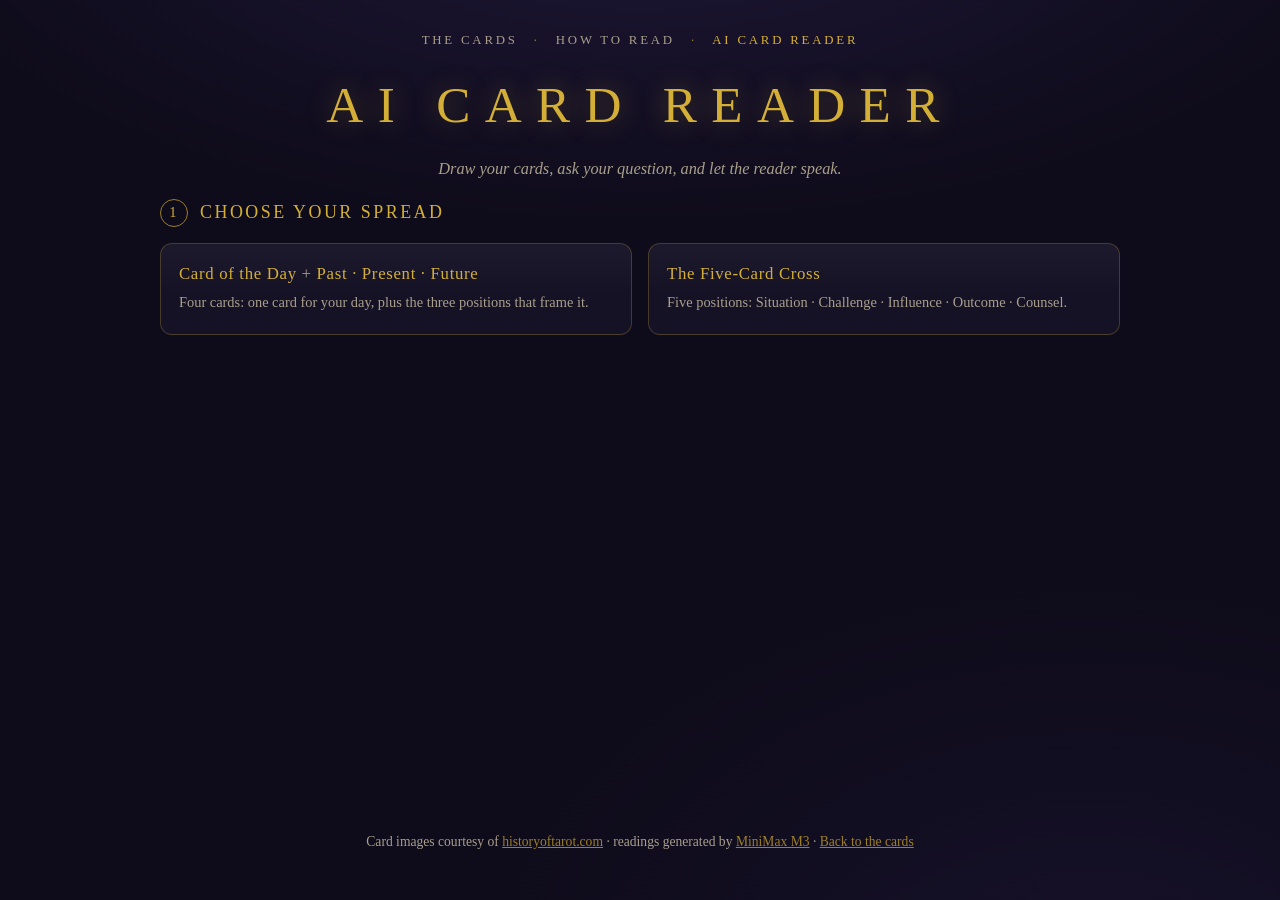
==== ai-reader.html @ 9f63abbf "Major Arcana site: cards, reading guide, AI reader (hosted build)" ====
<!DOCTYPE html>
<html lang="en">
<head>
  <meta charset="UTF-8">
  <meta name="viewport" content="width=device-width, initial-scale=1.0">
  <title>AI Card Reader — Major Arcana</title>
  <meta name="description" content="Draw random Major Arcana cards and let an AI tarot reader (MiniMax M3) read them for you: card of the day, past-present-future, or the five-card cross.">
  <link rel="icon" href="data:image/svg+xml,%3Csvg xmlns='http://www.w3.org/2000/svg' viewBox='0 0 32 32'%3E%3Crect width='32' height='32' rx='6' fill='%230e0b1a'/%3E%3Cpath d='M16 5l2.2 6.4 6.8.4-5.4 4.2 1.9 6.6-5.5-3.8-5.5 3.8 1.9-6.6-5.4-4.2 6.8-.4z' fill='%23d4af37'/%3E%3C/svg%3E">
  <link rel="stylesheet" href="css/style.css">
</head>
<body>
  <header class="site-header">
    <nav class="page-nav">
      <a href="index.html">The Cards</a>
      <span class="nav-sep" aria-hidden="true">&middot;</span>
      <a href="how-to-read.html">How to Read</a>
      <span class="nav-sep" aria-hidden="true">&middot;</span>
      <a href="ai-reader.html" class="here" aria-current="page">AI Card Reader</a>
    </nav>
    <h1>AI Card Reader</h1>
    <p class="tagline">Draw your cards, ask your question, and let the reader speak.</p>
  </header>

  <main class="reader">

    <!-- STEP 1 — choose a spread -->
    <section id="step-choose" class="reader-section">
      <h2 class="step-title"><span class="step-num">1</span> Choose your spread</h2>
      <div class="spread-options">
        <button type="button" class="spread-option" id="opt-13" data-spread="13">
          <span class="spread-name">Card of the Day <em>+</em> Past &middot; Present &middot; Future</span>
          <span class="spread-desc">Four cards: one card for your day, plus the three positions that frame it.</span>
        </button>
        <button type="button" class="spread-option" id="opt-5" data-spread="cross5">
          <span class="spread-name">The Five-Card Cross</span>
          <span class="spread-desc">Five positions: Situation &middot; Challenge &middot; Influence &middot; Outcome &middot; Counsel.</span>
        </button>
      </div>
    </section>

    <!-- STEP 2 — question + draw -->
    <section id="step-draw" class="reader-section" hidden>
      <h2 class="step-title"><span class="step-num">2</span> Set your intention</h2>
      <p class="reader-hint">Ask one question &mdash; or leave it empty for a general reading.</p>
      <div class="question-row">
        <input type="text" id="question" maxlength="300"
               placeholder="What do you want to understand? (optional)">
        <button type="button" id="btn-draw" class="btn-primary">&#10227; Shuffle &amp; Draw</button>
      </div>
      <p class="reader-hint small" id="draw-hint"></p>
    </section>

    <!-- The spread -->
    <section id="spread" class="reader-section" hidden>
      <div id="slots" class="slots"></div>
    </section>

    <!-- STEP 3 — read -->
    <section id="step-read" class="reader-section" hidden>
      <div class="read-row">
        <button type="button" id="btn-read" class="btn-primary">&#10024; Read my cards</button>
        <button type="button" id="btn-draw-again" class="btn-ghost">&#8635; Draw again</button>
      </div>
      <p class="reader-status" id="reader-status" role="status"></p>
    </section>

    <!-- The reading -->
    <section id="reading" class="reader-section" hidden>
      <h2 class="step-title plain">The Reading</h2>
      <div id="reading-body" class="reading-body" aria-live="polite"></div>
      <div class="followup-row">
        <input type="text" id="followup" maxlength="300" placeholder="Ask a follow-up question&hellip;">
        <button type="button" id="btn-followup" class="btn-ghost">Ask</button>
      </div>
    </section>

  </main>

  <footer class="site-footer">
    <p>Card images courtesy of <a href="https://www.historyoftarot.com/major-arcana/" target="_blank" rel="noopener">historyoftarot.com</a> &middot; readings generated by <a href="https://platform.minimax.io" target="_blank" rel="noopener">MiniMax M3</a> &middot; <a href="index.html">Back to the cards</a></p>
  </footer>

  <script src="js/cards-data.js"></script>
  <script src="js/reader.js"></script>
</body>
</html>
---- css/style.css ----
/* ============================================================
   Major Arcana — dark, mystical single-page gallery
   ============================================================ */

:root {
  --bg: #0e0b1a;
  --bg-soft: #161226;
  --bg-tile: #17122a;
  --gold: #d4af37;
  --gold-soft: #9c7f2a;
  --ink: #e9e2d0;
  --ink-dim: #a99f8c;
  --frame: rgba(212, 175, 55, 0.55);
  --shadow: 0 18px 40px rgba(0, 0, 0, 0.55);
  --serif: "Palatino Linotype", Palatino, "Iowan Old Style", Georgia, "Times New Roman", serif;
  --transition: 0.22s ease;
}

* { box-sizing: border-box; }

html { scroll-behavior: smooth; }

body {
  margin: 0;
  min-height: 100vh;
  background:
    radial-gradient(1100px 500px at 50% -120px, rgba(90, 70, 160, 0.22), transparent 70%),
    radial-gradient(900px 600px at 85% 110%, rgba(60, 45, 110, 0.18), transparent 70%),
    var(--bg);
  color: var(--ink);
  font-family: var(--serif);
  line-height: 1.6;
  display: flex;
  flex-direction: column;
}

/* ---------- header ---------- */

.site-header {
  text-align: center;
  padding: 30px 20px 10px;
}

.page-nav {
  margin-bottom: 14px;
  font-size: 0.8rem;
  letter-spacing: 0.22em;
  text-transform: uppercase;
}

.page-nav a {
  color: var(--ink-dim);
  text-decoration: none;
  transition: color var(--transition);
}

.page-nav a:hover,
.page-nav a.here {
  color: var(--gold);
}

.page-nav .nav-sep {
  color: var(--gold-soft);
  margin: 0 10px;
}

.site-header h1 {
  margin: 0;
  font-size: clamp(2.1rem, 5vw, 3.2rem);
  font-weight: 400;
  letter-spacing: 0.28em;
  text-transform: uppercase;
  color: var(--gold);
  text-shadow: 0 0 26px rgba(212, 175, 55, 0.35);
}

.tagline {
  margin: 10px auto 0;
  max-width: 560px;
  color: var(--ink-dim);
  font-style: italic;
  font-size: 1.02rem;
}

main {
  width: min(1180px, 100% - 40px);
  margin: 0 auto;
  flex: 1;
}

/* ---------- navigator strip ---------- */

.strip {
  display: grid;
  grid-template-columns: repeat(auto-fill, minmax(96px, 1fr));
  gap: 14px;
  padding: 26px 0 34px;
}

.tile {
  appearance: none;
  border: 1px solid rgba(212, 175, 55, 0.18);
  border-radius: 10px;
  background: linear-gradient(180deg, rgba(255, 255, 255, 0.03), transparent 40%), var(--bg-tile);
  padding: 8px 8px 7px;
  cursor: pointer;
  font-family: inherit;
  color: var(--ink-dim);
  transition: border-color var(--transition), transform var(--transition), box-shadow var(--transition);
}

.tile img {
  display: block;
  width: 100%;
  height: auto;
  border-radius: 5px;
  border: 1px solid rgba(0, 0, 0, 0.5);
}

.tile .tile-name {
  margin-top: 6px;
  font-size: 0.66rem;
  letter-spacing: 0.08em;
  text-transform: uppercase;
  line-height: 1.3;
  text-align: center;
}

.tile:hover {
  border-color: var(--gold-soft);
  transform: translateY(-3px);
}

.tile:focus-visible {
  outline: 2px solid var(--gold);
  outline-offset: 2px;
}

.tile.active {
  border-color: var(--gold);
  box-shadow: 0 0 18px rgba(212, 175, 55, 0.35);
  transform: translateY(-3px);
}

.tile.active .tile-name { color: var(--gold); }

/* ---------- detail view ---------- */

.detail {
  display: grid;
  grid-template-columns: minmax(300px, 420px) 1fr;
  gap: clamp(28px, 5vw, 64px);
  align-items: center;
  padding: 10px 0 60px;
  scroll-margin-top: 18px;
  transition: opacity var(--transition), transform var(--transition);
}

.detail.fading {
  opacity: 0;
  transform: translateY(10px);
}

.card-figure {
  margin: 0;
}

.card-figure img {
  display: block;
  width: 100%;
  height: auto;
  border: 1px solid var(--frame);
  border-radius: 12px;
  box-shadow: var(--shadow);
  background: #000;
}

.card-info { max-width: 560px; }

.card-number {
  margin: 0 0 2px;
  color: var(--gold-soft);
  letter-spacing: 0.3em;
  font-size: 0.85rem;
  text-transform: uppercase;
}

.card-name {
  margin: 0;
  font-size: clamp(1.9rem, 3.6vw, 2.7rem);
  font-weight: 400;
  letter-spacing: 0.12em;
  color: var(--ink);
}

.rule {
  width: 64px;
  height: 1px;
  margin: 18px 0;
  background: linear-gradient(90deg, var(--gold), transparent);
}

.card-meaning {
  margin: 0;
  font-size: 1.08rem;
  color: var(--ink);
  opacity: 0.92;
}

.elements-title {
  margin: 28px 0 10px;
  font-size: 0.78rem;
  font-weight: 400;
  letter-spacing: 0.24em;
  text-transform: uppercase;
  color: var(--gold-soft);
}

.card-elements {
  list-style: none;
  margin: 0;
  padding: 0;
  display: grid;
  gap: 9px;
}

.card-elements li {
  position: relative;
  padding-left: 20px;
  font-size: 0.95rem;
  line-height: 1.55;
  color: var(--ink);
  opacity: 0.88;
}

.card-elements li::before {
  content: "\2726"; /* ✦ */
  position: absolute;
  left: 0;
  top: 0.1em;
  color: var(--gold);
  font-size: 0.72em;
}

.card-elements b {
  color: var(--gold);
  font-weight: 600;
}

.card-nav {
  margin-top: 30px;
  display: flex;
  align-items: center;
  gap: 14px;
}

.card-nav button {
  appearance: none;
  width: 42px;
  height: 42px;
  border-radius: 50%;
  border: 1px solid rgba(212, 175, 55, 0.4);
  background: transparent;
  color: var(--gold);
  font-size: 1.5rem;
  line-height: 1;
  cursor: pointer;
  transition: background var(--transition), border-color var(--transition);
}

.card-nav button:hover {
  background: rgba(212, 175, 55, 0.12);
  border-color: var(--gold);
}

.card-nav button:focus-visible {
  outline: 2px solid var(--gold);
  outline-offset: 2px;
}

.card-index {
  min-width: 70px;
  text-align: center;
  color: var(--ink-dim);
  letter-spacing: 0.18em;
  font-size: 0.9rem;
}

/* ---------- how-to-read page ---------- */

.guide {
  max-width: 760px;
  margin: 0 auto;
  padding: 10px 20px 30px;
}

.guide section {
  margin: 0 0 46px;
}

.guide h2 {
  font-size: 1.5rem;
  font-weight: 400;
  letter-spacing: 0.14em;
  text-transform: uppercase;
  color: var(--gold);
  margin: 0 0 16px;
}

.guide p {
  margin: 0 0 14px;
}

.guide ol {
  margin: 0 0 14px;
  padding-left: 22px;
}

.guide ol li {
  margin-bottom: 10px;
}

.guide b {
  color: var(--gold);
  font-weight: 600;
}

/* stages of the journey */

.stage {
  margin: 0 0 26px;
  padding: 18px 18px 20px;
  border: 1px solid rgba(212, 175, 55, 0.2);
  border-radius: 12px;
  background: linear-gradient(180deg, rgba(255, 255, 255, 0.025), transparent 55%), var(--bg-soft);
}

.stage-head {
  display: flex;
  align-items: baseline;
  gap: 12px;
  flex-wrap: wrap;
}

.stage-head .stage-num {
  color: var(--gold-soft);
  letter-spacing: 0.2em;
  font-size: 0.85rem;
  white-space: nowrap;
}

.stage-head h3 {
  margin: 0;
  font-size: 1.12rem;
  font-weight: 400;
  letter-spacing: 0.1em;
  text-transform: uppercase;
  color: var(--ink);
}

.stage-desc {
  margin: 8px 0 14px;
  color: var(--ink-dim);
  font-size: 0.95rem;
}

.stage-cards {
  display: flex;
  gap: 10px;
  overflow-x: auto;
  padding-bottom: 4px;
}

.stage-card {
  flex: 0 0 auto;
  width: 74px;
  text-align: center;
}

.stage-card img {
  display: block;
  width: 100%;
  border-radius: 5px;
  border: 1px solid rgba(0, 0, 0, 0.5);
}

.stage-card span {
  display: block;
  margin-top: 5px;
  font-size: 0.62rem;
  letter-spacing: 0.05em;
  text-transform: uppercase;
  color: var(--ink-dim);
  line-height: 1.3;
}

/* ---------- AI card reader ---------- */

.reader {
  max-width: 1000px;
  margin: 0 auto;
  padding: 6px 20px 40px;
}

.reader-section { margin-bottom: 34px; }

.step-title {
  display: flex;
  align-items: center;
  gap: 12px;
  margin: 0 0 16px;
  font-size: 1.12rem;
  font-weight: 400;
  letter-spacing: 0.14em;
  text-transform: uppercase;
  color: var(--gold);
}

.step-title.plain { justify-content: center; }

.step-num {
  display: inline-flex;
  align-items: center;
  justify-content: center;
  width: 28px;
  height: 28px;
  border-radius: 50%;
  border: 1px solid var(--gold-soft);
  color: var(--gold);
  font-size: 0.9rem;
  flex: 0 0 auto;
}

.reader-hint { color: var(--ink-dim); margin: 0 0 12px; }

.reader-hint.small { font-size: 0.85rem; min-height: 1.3em; }

/* spread options */

.spread-options {
  display: grid;
  grid-template-columns: 1fr 1fr;
  gap: 16px;
}

.spread-option {
  appearance: none;
  cursor: pointer;
  font-family: inherit;
  text-align: left;
  padding: 20px 18px;
  border-radius: 12px;
  border: 1px solid rgba(212, 175, 55, 0.25);
  background: linear-gradient(180deg, rgba(255, 255, 255, 0.03), transparent 55%), var(--bg-soft);
  color: var(--ink);
  display: flex;
  flex-direction: column;
  gap: 8px;
  transition: border-color var(--transition), transform var(--transition);
}

.spread-option:hover {
  border-color: var(--gold);
  transform: translateY(-3px);
}

.spread-name {
  font-size: 1.05rem;
  letter-spacing: 0.04em;
  color: var(--gold);
}

.spread-name em { font-style: normal; color: var(--ink-dim); }

.spread-desc { color: var(--ink-dim); font-size: 0.9rem; line-height: 1.5; }

/* buttons */

.btn-primary {
  appearance: none;
  cursor: pointer;
  font-family: inherit;
  background: linear-gradient(180deg, rgba(212, 175, 55, 0.25), rgba(212, 175, 55, 0.12));
  color: var(--gold);
  border: 1px solid var(--gold);
  border-radius: 999px;
  padding: 12px 22px;
  font-size: 1rem;
  letter-spacing: 0.06em;
  white-space: nowrap;
  transition: box-shadow var(--transition);
}

.btn-primary:hover { box-shadow: 0 0 18px rgba(212, 175, 55, 0.35); }

.btn-primary:disabled { opacity: 0.5; cursor: wait; }

.btn-primary.small { padding: 8px 16px; font-size: 0.9rem; }

.btn-ghost {
  appearance: none;
  cursor: pointer;
  font-family: inherit;
  background: transparent;
  color: var(--ink-dim);
  border: 1px solid rgba(212, 175, 55, 0.3);
  border-radius: 999px;
  padding: 12px 20px;
  font-size: 1rem;
  white-space: nowrap;
  transition: color var(--transition), border-color var(--transition);
}

.btn-ghost:hover { color: var(--gold); border-color: var(--gold); }

.btn-ghost:disabled { opacity: 0.5; cursor: wait; }

/* question / follow-up rows */

.question-row,
.followup-row {
  display: flex;
  gap: 12px;
}

.question-row input,
.followup-row input {
  flex: 1;
  background: rgba(0, 0, 0, 0.3);
  color: var(--ink);
  border: 1px solid rgba(212, 175, 55, 0.25);
  border-radius: 8px;
  padding: 12px 14px;
  font-family: inherit;
  font-size: 1rem;
}

.question-row input:focus,
.followup-row input:focus {
  outline: none;
  border-color: var(--gold);
}

/* the spread */

.slots {
  display: flex;
  gap: 18px;
  justify-content: center;
  align-items: flex-start;
  flex-wrap: wrap;
  padding: 26px 0 10px;
}

.card-slot {
  perspective: 1100px;
  width: 168px;
  text-align: center;
  animation: flyin 0.55s ease both;
}

.card-slot.big { width: 200px; }

@keyframes flyin {
  from { transform: translateY(-46px) scale(0.85); opacity: 0; }
  to   { transform: translateY(0) scale(1); opacity: 1; }
}

/* cards land face-down (back toward the viewer), then flip to face-up */
.card-inner {
  position: relative;
  transform-style: preserve-3d;
  transform: rotateY(180deg);
  transition: transform 0.8s cubic-bezier(0.35, 0.1, 0.25, 1);
}

.card-slot.flipped .card-inner { transform: rotateY(0deg); }

.card-face {
  border-radius: 10px;
  overflow: hidden;
  border: 1px solid var(--frame);
  backface-visibility: hidden;
}

.card-back {
  position: absolute;
  inset: 0;
  transform: rotateY(180deg);
  display: flex;
  align-items: center;
  justify-content: center;
  color: var(--gold);
  font-size: 2rem;
  background:
    repeating-linear-gradient(45deg, rgba(212, 175, 55, 0.10) 0 2px, transparent 2px 9px),
    repeating-linear-gradient(-45deg, rgba(212, 175, 55, 0.10) 0 2px, transparent 2px 9px),
    #141024;
}

.card-front { position: relative; display: block; }

.card-front img { display: block; width: 100%; height: auto; }

.slot-card-name {
  display: block;
  padding: 6px 4px;
  font-size: 0.62rem;
  letter-spacing: 0.1em;
  text-transform: uppercase;
  color: var(--gold);
  background: rgba(0, 0, 0, 0.55);
}

.slot-label {
  display: block;
  margin-top: 10px;
  font-size: 0.7rem;
  letter-spacing: 0.18em;
  text-transform: uppercase;
  color: var(--ink-dim);
}

/* read row + settings */

.read-row {
  display: flex;
  gap: 14px;
  justify-content: center;
  flex-wrap: wrap;
  margin-bottom: 8px;
}

.reader-status {
  min-height: 1.3em;
  margin: 10px 0 0;
  text-align: center;
  font-size: 0.9rem;
  color: var(--ink-dim);
}

.reader-status.err { color: #e08f8f; }

/* the reading */

.reading-body {
  border: 1px solid rgba(212, 175, 55, 0.2);
  border-radius: 12px;
  background: linear-gradient(180deg, rgba(255, 255, 255, 0.025), transparent 60%), var(--bg-soft);
  padding: 26px 26px 22px;
  min-height: 60px;
}

.reading-body h3 {
  margin: 22px 0 8px;
  font-size: 1.08rem;
  font-weight: 400;
  letter-spacing: 0.1em;
  text-transform: uppercase;
  color: var(--gold);
}

.reading-body h3:first-child { margin-top: 0; }

.reading-body p { margin: 0 0 12px; }

.reading-live { white-space: pre-wrap; }

.followup-q {
  margin: 22px 0 4px;
  color: var(--gold);
  font-size: 0.95rem;
  letter-spacing: 0.05em;
}

/* ---------- footer ---------- */

.site-footer {
  text-align: center;
  padding: 26px 20px 34px;
  color: var(--ink-dim);
  font-size: 0.85rem;
}

.site-footer a {
  color: var(--gold-soft);
}

/* ---------- responsive ---------- */

@media (max-width: 860px) {
  .detail {
    grid-template-columns: 1fr;
    align-items: start;
    gap: 26px;
    padding-bottom: 44px;
  }

  .card-figure {
    width: min(340px, 86%);
    margin: 0 auto;
  }

  .card-info { max-width: none; text-align: center; }

  .elements-title { text-align: center; }

  .card-elements {
    text-align: left;
    width: min(440px, 100%);
    margin: 0 auto;
  }

  .rule {
    margin-left: auto;
    margin-right: auto;
    background: linear-gradient(90deg, transparent, var(--gold), transparent);
  }

  .strip {
    grid-template-columns: repeat(auto-fill, minmax(78px, 1fr));
    gap: 10px;
    padding-top: 20px;
  }

  .spread-options { grid-template-columns: 1fr; }

  .question-row,
  .followup-row { flex-direction: column; }

  .card-slot { width: 126px; }

  .card-slot.big { width: 148px; }

  .read-row { flex-direction: column; align-items: center; }

  .reading-body { padding: 18px 16px 16px; }

  .tile { padding: 6px 6px 5px; }
  .tile .tile-name { font-size: 0.6rem; }
}
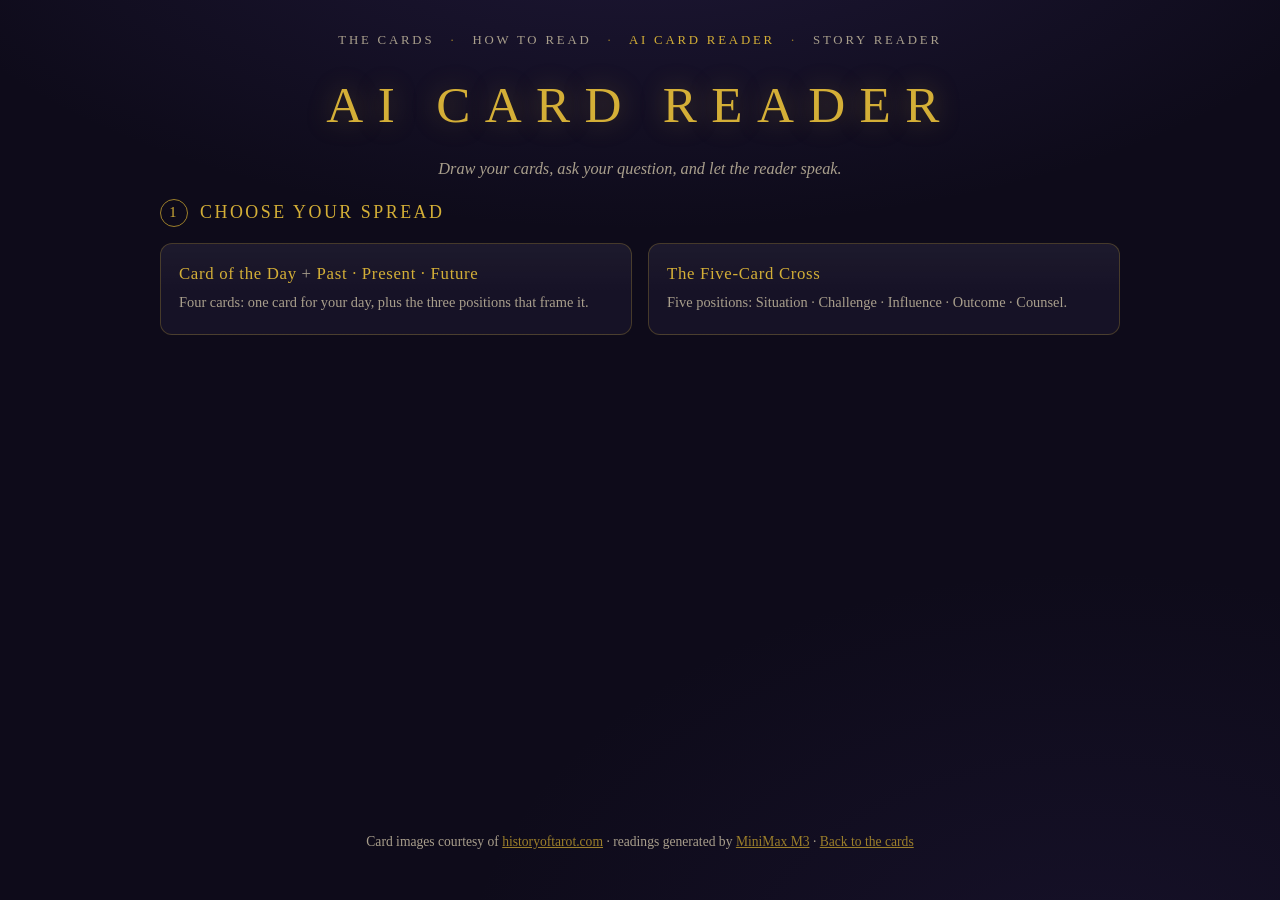
==== commit c1c63d61: "Story Reader: interpret a real story through the Major Arcana as a map of action (selection + ground" ====
--- a/ai-reader.html
+++ b/ai-reader.html
@@ -16,6 +16,8 @@
       <a href="how-to-read.html">How to Read</a>
       <span class="nav-sep" aria-hidden="true">&middot;</span>
       <a href="ai-reader.html" class="here" aria-current="page">AI Card Reader</a>
+      <span class="nav-sep" aria-hidden="true">&middot;</span>
+      <a href="story-reader.html">Story Reader</a>
     </nav>
     <h1>AI Card Reader</h1>
     <p class="tagline">Draw your cards, ask your question, and let the reader speak.</p>
--- a/css/style.css
+++ b/css/style.css
@@ -666,6 +666,15 @@
 
 .reading-live { white-space: pre-wrap; }
 
+.reading-body ul {
+  margin: 0 0 14px;
+  padding-left: 22px;
+}
+
+.reading-body li {
+  margin: 0 0 6px;
+}
+
 .followup-q {
   margin: 22px 0 4px;
   color: var(--gold);
@@ -739,3 +748,34 @@
   .tile { padding: 6px 6px 5px; }
   .tile .tile-name { font-size: 0.6rem; }
 }
+
+/* ---------- Story Reader ---------- */
+
+#story {
+  width: 100%;
+  min-height: 170px;
+  resize: vertical;
+  background: rgba(0, 0, 0, 0.3);
+  color: var(--ink);
+  border: 1px solid rgba(212, 175, 55, 0.25);
+  border-radius: 8px;
+  padding: 14px 16px;
+  font-family: inherit;
+  font-size: 1rem;
+  line-height: 1.6;
+}
+
+#story:focus {
+  outline: none;
+  border-color: var(--gold);
+}
+
+.char-count {
+  text-align: right;
+  margin: -8px 2px 12px;
+}
+
+.mirror-note {
+  text-align: center;
+  margin: 20px 0 0;
+}
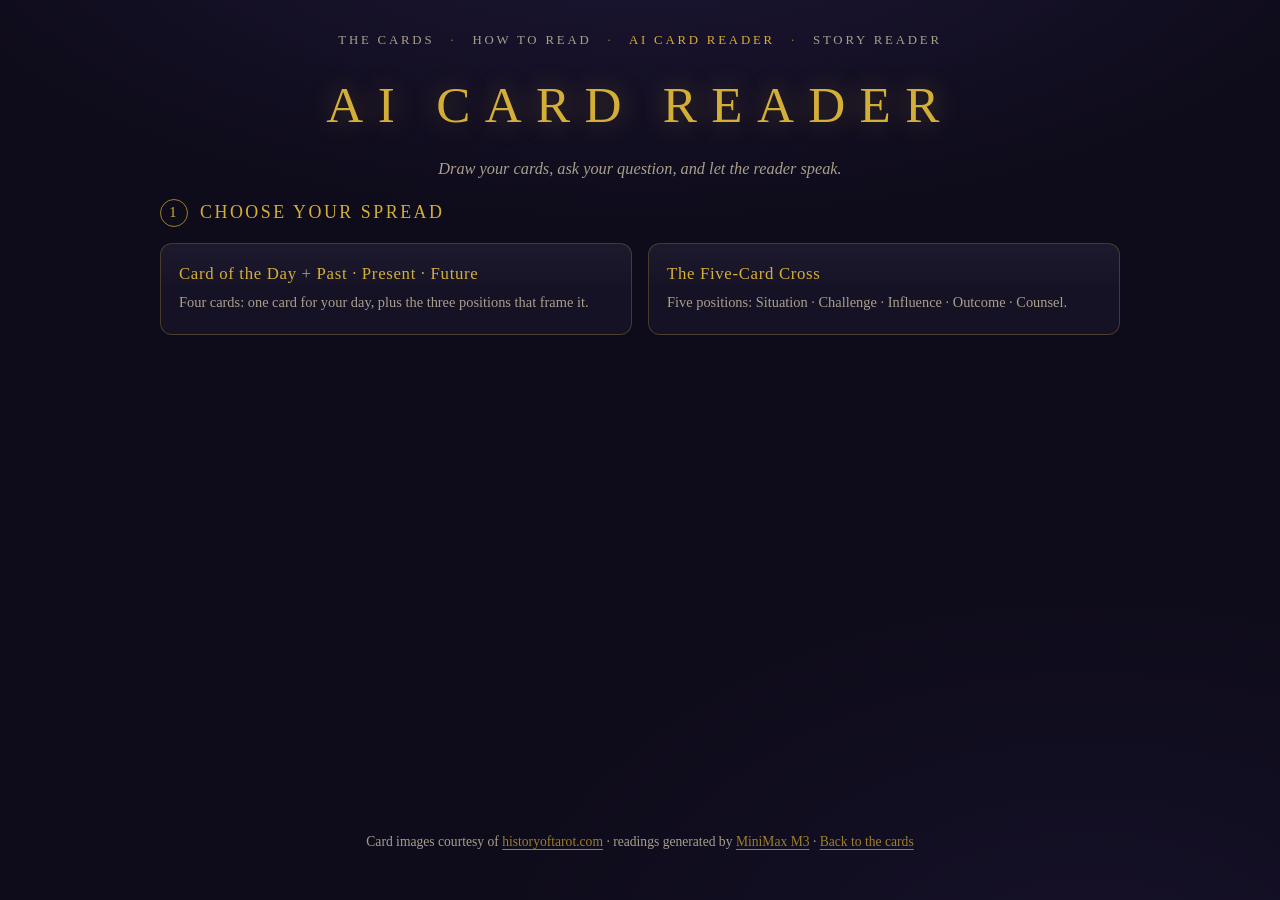
==== commit f3ea20fe: "Cache-bust stylesheet URL (?v=2) so stale cached CSS cannot override link styles" ====
--- a/ai-reader.html
+++ b/ai-reader.html
@@ -6,7 +6,7 @@
   <title>AI Card Reader — Major Arcana</title>
   <meta name="description" content="Draw random Major Arcana cards and let an AI tarot reader (MiniMax M3) read them for you: card of the day, past-present-future, or the five-card cross.">
   <link rel="icon" href="data:image/svg+xml,%3Csvg xmlns='http://www.w3.org/2000/svg' viewBox='0 0 32 32'%3E%3Crect width='32' height='32' rx='6' fill='%230e0b1a'/%3E%3Cpath d='M16 5l2.2 6.4 6.8.4-5.4 4.2 1.9 6.6-5.5-3.8-5.5 3.8 1.9-6.6-5.4-4.2 6.8-.4z' fill='%23d4af37'/%3E%3C/svg%3E">
-  <link rel="stylesheet" href="css/style.css">
+  <link rel="stylesheet" href="css/style.css?v=2">
 </head>
 <body>
   <header class="site-header">
@@ -69,6 +69,7 @@
     <!-- The reading -->
     <section id="reading" class="reader-section" hidden>
       <h2 class="step-title plain">The Reading</h2>
+      <p class="interp-status" id="interp-status" role="status" hidden></p>
       <div id="reading-body" class="reading-body" aria-live="polite"></div>
       <div class="followup-row">
         <input type="text" id="followup" maxlength="300" placeholder="Ask a follow-up question&hellip;">
--- a/css/style.css
+++ b/css/style.css
@@ -20,6 +20,24 @@
 
 html { scroll-behavior: smooth; }
 
+/* ---------- links ----------
+   Body links: normal text color + underline (no blue, no purple).
+   Specific areas (nav, footer) keep their own color rules. */
+a {
+  color: var(--ink);
+  text-decoration: underline;
+  text-underline-offset: 3px;
+  text-decoration-thickness: 1px;
+}
+
+a:visited {
+  color: var(--ink);
+}
+
+a:hover {
+  color: var(--gold);
+}
+
 body {
   margin: 0;
   min-height: 100vh;
@@ -675,6 +693,27 @@
   margin: 0 0 6px;
 }
 
+/* "working" indicator while a reading is being generated */
+.interp-status {
+  text-align: center;
+  margin: 0 0 16px;
+}
+
+.interp-status.working {
+  color: var(--gold);
+  font-style: italic;
+  animation: interp-pulse 1.6s ease-in-out infinite;
+}
+
+.interp-status.err {
+  color: #e08f8f;
+}
+
+@keyframes interp-pulse {
+  0%, 100% { opacity: 1; }
+  50% { opacity: 0.4; }
+}
+
 .followup-q {
   margin: 22px 0 4px;
   color: var(--gold);
@@ -779,3 +818,40 @@
   text-align: center;
   margin: 20px 0 0;
 }
+
+/* Story Reader — one-line frame above step 1 */
+.opener p {
+  max-width: 560px;
+  margin: 0 auto 6px;
+  color: var(--ink-dim);
+  font-style: italic;
+}
+
+.opener a {
+  color: var(--ink-dim);
+}
+
+.quote {
+  max-width: 560px;
+  margin: 20px auto;
+  padding: 4px 0 4px 18px;
+  border-left: 3px solid var(--gold);
+  font-style: italic;
+  color: var(--gold);
+  font-size: 1.08rem;
+  line-height: 1.5;
+}
+
+.quote .cite {
+  display: block;
+  font-style: normal;
+  font-size: 0.85rem;
+  color: var(--ink-dim);
+  margin-top: 8px;
+}
+
+.source-link {
+  text-align: center;
+  font-size: 0.85rem;
+  color: var(--ink-dim);
+}
